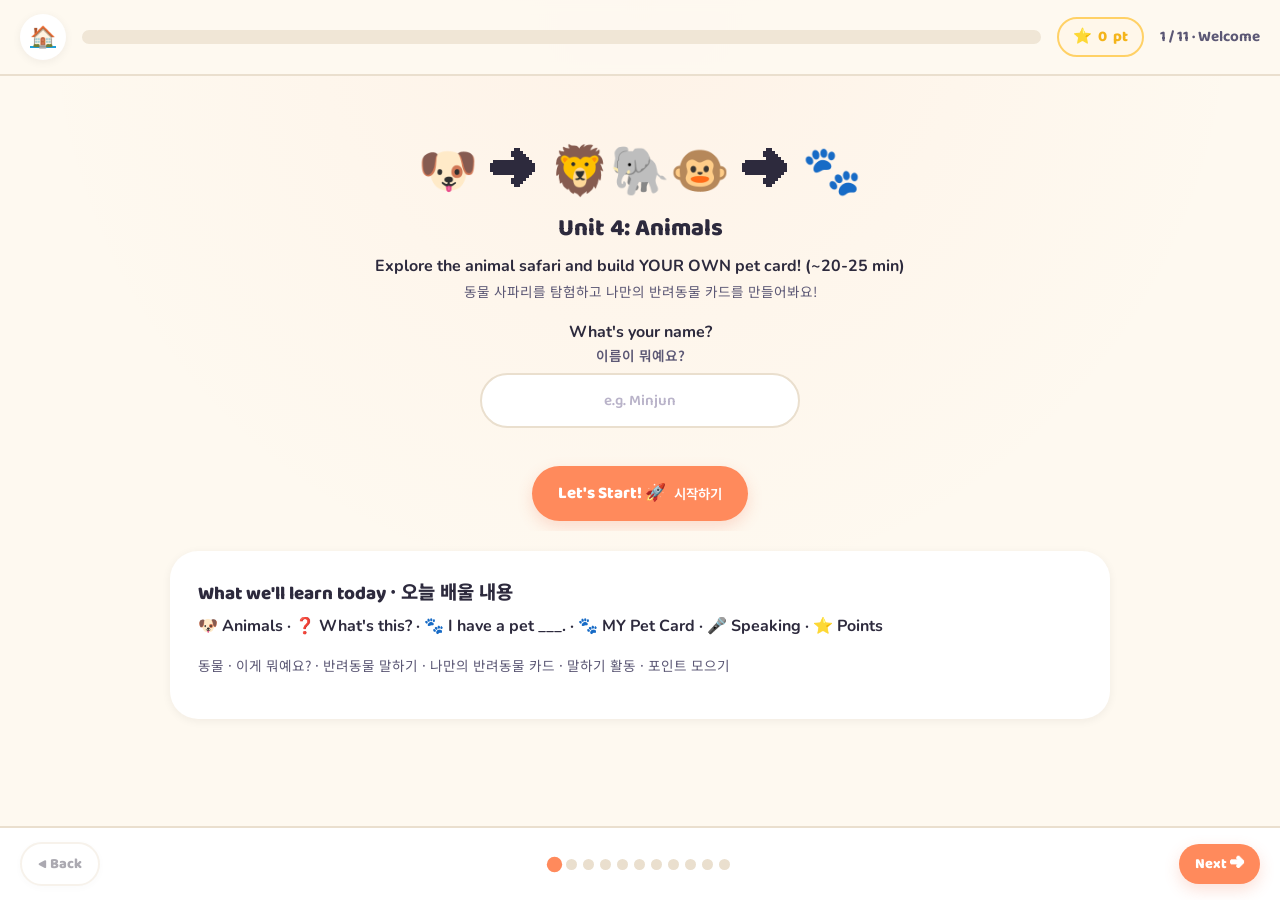
==== units/animals/index.html @ e8332670 "Add data-driven UnitBuilder engine and 8 new Beginner units (3-10) Hand-writing full HTML+JS per uni" ====
<!doctype html>
<html lang="ko">
<head>
<meta charset="UTF-8" />
<meta name="viewport" content="width=device-width, initial-scale=1.0" />
<title>Loading… | Interactive English Sessions</title>
<meta name="description" content="초급 학생을 위한 인터랙티브 영어 수업 (20-25분)" />
<link rel="stylesheet" href="../../assets/css/main.css" />
</head>
<body>

<header class="lesson-header">
  <a href="../../index.html" class="icon-btn" title="Home 홈으로">🏠</a>
  <div class="progress-track"><div class="progress-fill" id="progressFill"></div></div>
  <span class="points-chip" id="pointsChip">⭐ <span class="pt-num" id="pointsNum">0</span> pt</span>
  <div class="step-label" id="stepLabel">1 / 11</div>
</header>

<main class="lesson-main" id="lessonRoot"></main>

<nav class="lesson-nav">
  <button class="btn ghost small" id="prevBtn" type="button">◀ Back</button>
  <div class="dot-track" id="dotTrack"></div>
  <button class="btn small" id="nextBtn" type="button">Next ➜</button>
</nav>

<script src="../../assets/js/speech.js"></script>
<script src="../../assets/js/confetti.js"></script>
<script src="../../assets/js/sparkle.js"></script>
<script src="../../assets/js/scoreboard.js"></script>
<script src="../../assets/js/activities.js"></script>
<script src="../../assets/js/lesson-engine.js"></script>
<script src="../../assets/js/unit-builder.js"></script>
<script src="data.js"></script>
</body>
</html>
---- assets/css/main.css ----
/* ============================================================
   Interactive English Sessions — shared design system
   Kid-friendly, high-contrast, big click targets, playful motion.
   ============================================================ */

@import url('https://fonts.googleapis.com/css2?family=Baloo+2:wght@500;700;800&family=Noto+Sans+KR:wght@400;600;800&family=Nunito:wght@400;600;700;800&display=swap');

:root {
  --color-bg: #fef9f0;
  --color-bg-alt: #eef7ff;
  --color-ink: #2d2a3d;
  --color-ink-soft: #5c5875;

  --color-primary: #ff8a5c;
  --color-primary-dark: #f2623b;
  --color-secondary: #4fc3f7;
  --color-secondary-dark: #1f9fd8;
  --color-accent: #ffd166;
  --color-accent-dark: #f4b41a;
  --color-purple: #b294f7;
  --color-green: #6bcf9c;
  --color-pink: #ff8fb1;

  --color-card: #ffffff;
  --color-border: #eadfce;

  --shadow-soft: 0 2px 10px rgba(30, 24, 15, 0.06);
  --shadow-pop: 0 6px 16px rgba(242, 98, 59, 0.20);

  --radius-lg: 28px;
  --radius-md: 18px;
  --radius-sm: 12px;

  --font-display: 'Baloo 2', 'Noto Sans KR', sans-serif;
  --font-body: 'Nunito', 'Noto Sans KR', sans-serif;
}

* { box-sizing: border-box; }

html, body {
  margin: 0;
  padding: 0;
  background: var(--color-bg);
  color: var(--color-ink);
  font-family: var(--font-body);
  min-height: 100vh;
  scroll-behavior: smooth;
}

body {
  background-image: radial-gradient(circle at 50% 0%, rgba(255, 138, 92, 0.06) 0, transparent 55%);
}

h1, h2, h3, h4, .display {
  font-family: var(--font-display);
  font-weight: 800;
  color: var(--color-ink);
  line-height: 1.25;
  margin: 0 0 0.4em;
}

p { line-height: 1.6; margin: 0 0 1em; }

a { color: var(--color-secondary-dark); }

button {
  font-family: var(--font-body);
  cursor: pointer;
  border: none;
  outline-offset: 3px;
}

button:focus-visible, [tabindex]:focus-visible, a:focus-visible {
  outline: 3px solid var(--color-secondary-dark);
}

.kr { font-family: 'Noto Sans KR', sans-serif; }

/* ---------- layout shells ---------- */

.page-shell {
  max-width: 1080px;
  margin: 0 auto;
  padding: 24px 20px 80px;
}

.top-bar {
  display: flex;
  align-items: center;
  justify-content: space-between;
  gap: 12px;
  flex-wrap: wrap;
  margin-bottom: 28px;
}

.brand {
  display: flex;
  align-items: center;
  gap: 10px;
  font-family: var(--font-display);
  font-size: 1.3rem;
  font-weight: 800;
  color: var(--color-primary-dark);
  text-decoration: none;
}
.brand .logo-badge {
  display: inline-grid;
  place-items: center;
  width: 42px;
  height: 42px;
  border-radius: 14px;
  background: linear-gradient(135deg, var(--color-primary), var(--color-accent));
  font-size: 1.4rem;
  box-shadow: var(--shadow-soft);
}

/* ---------- generic buttons ---------- */

.btn {
  display: inline-flex;
  align-items: center;
  gap: 8px;
  font-weight: 800;
  font-family: var(--font-display);
  font-size: 1.05rem;
  padding: 14px 26px;
  border-radius: 999px;
  background: var(--color-primary);
  color: #fff;
  box-shadow: var(--shadow-pop);
  transition: transform 0.15s ease, box-shadow 0.15s ease, filter 0.15s ease;
  user-select: none;
}
.btn:hover { transform: translateY(-2px) scale(1.02); filter: brightness(1.04); }
.btn:active { transform: translateY(0) scale(0.97); }
.btn:disabled { opacity: 0.4; cursor: not-allowed; transform: none; box-shadow: none; }

.btn.secondary {
  background: var(--color-secondary);
  box-shadow: 0 14px 30px rgba(31, 159, 216, 0.28);
}
.btn.ghost {
  background: #fff;
  color: var(--color-ink);
  box-shadow: var(--shadow-soft);
  border: 2px solid var(--color-border);
}
.btn.success {
  background: var(--color-green);
  box-shadow: 0 14px 30px rgba(107, 207, 156, 0.35);
}
.btn.small { padding: 8px 16px; font-size: 0.9rem; }

.icon-btn {
  display: inline-grid;
  place-items: center;
  width: 46px;
  height: 46px;
  border-radius: 50%;
  background: #fff;
  box-shadow: var(--shadow-soft);
  font-size: 1.3rem;
  transition: transform 0.15s ease;
}
.icon-btn:hover { transform: scale(1.08); }
.icon-btn:active { transform: scale(0.94); }

/* ---------- cards ---------- */

.card {
  background: var(--color-card);
  border-radius: var(--radius-lg);
  box-shadow: var(--shadow-soft);
  padding: 28px;
}

.unit-card {
  display: block;
  text-decoration: none;
  color: inherit;
  background: var(--color-card);
  border-radius: var(--radius-lg);
  box-shadow: var(--shadow-soft);
  padding: 24px;
  border: 3px solid transparent;
  transition: transform 0.18s ease, border-color 0.18s ease, box-shadow 0.18s ease;
  position: relative;
  overflow: hidden;
}
.unit-card:hover {
  transform: translateY(-4px);
  border-color: var(--color-accent);
  box-shadow: var(--shadow-pop);
}
.unit-card .unit-emoji {
  font-size: 2.6rem;
  display: inline-block;
  margin-bottom: 10px;
}
.unit-card .unit-tags {
  display: flex;
  gap: 6px;
  flex-wrap: wrap;
  margin-top: 12px;
}
.tag {
  font-size: 0.78rem;
  font-weight: 700;
  padding: 4px 12px;
  border-radius: 999px;
  background: var(--color-bg-alt);
  color: var(--color-secondary-dark);
}
.tag.grammar { background: #fff0e3; color: var(--color-primary-dark); }
.tag.vocab { background: #eafbf1; color: #2e9e63; }
.tag.speak { background: #f4edff; color: #7a4de0; }

.unit-card.locked { opacity: 0.55; cursor: default; }
.unit-card.locked:hover { transform: none; border-color: transparent; box-shadow: var(--shadow-soft); }
.coming-soon-badge {
  position: absolute;
  top: 16px;
  right: -34px;
  transform: rotate(35deg);
  background: var(--color-purple);
  color: #fff;
  font-size: 0.7rem;
  font-weight: 800;
  padding: 4px 40px;
}

/* ---------- lesson shell ---------- */

.lesson-header {
  position: sticky;
  top: 0;
  z-index: 50;
  background: rgba(254, 249, 240, 0.92);
  backdrop-filter: blur(6px);
  padding: 14px 20px;
  border-bottom: 2px solid var(--color-border);
  display: flex;
  align-items: center;
  gap: 16px;
}

.progress-track {
  flex: 1;
  height: 14px;
  border-radius: 999px;
  background: #f0e6d6;
  overflow: hidden;
}
.progress-fill {
  height: 100%;
  border-radius: 999px;
  background: linear-gradient(90deg, var(--color-accent), var(--color-primary));
  transition: width 0.4s ease;
  width: 0%;
}

.step-label {
  font-family: var(--font-display);
  font-weight: 700;
  font-size: 0.95rem;
  color: var(--color-ink-soft);
  white-space: nowrap;
}

.lesson-main {
  max-width: 980px;
  margin: 0 auto;
  padding: 32px 20px 140px;
}

.screen { display: none; animation: fadeUp 0.35s ease; }
.screen.active { display: block; }

@keyframes fadeUp {
  from { opacity: 0; transform: translateY(14px); }
  to { opacity: 1; transform: translateY(0); }
}

.screen-kicker {
  display: inline-block;
  font-family: var(--font-display);
  font-weight: 700;
  font-size: 0.85rem;
  letter-spacing: 0.03em;
  color: var(--color-primary-dark);
  background: #fff0e3;
  padding: 6px 16px;
  border-radius: 999px;
  margin-bottom: 14px;
}

.instruction {
  background: var(--color-bg-alt);
  border-radius: var(--radius-md);
  padding: 14px 18px;
  margin-bottom: 26px;
  border-left: 6px solid var(--color-secondary);
}
.instruction .instr-en {
  display: block;
  font-weight: 700;
  color: var(--color-ink);
}
.instruction .instr-kr {
  display: block;
  font-weight: 600;
  color: var(--color-ink-soft);
  font-size: 0.85rem;
  margin-top: 4px;
}

/* ---------- shared per-unit chrome (welcome hero, patterns, check-in, examples) ---------- */

.example-row {
  display: flex;
  align-items: center;
  gap: 12px;
  background: #fff;
  border: 2px solid var(--color-border);
  border-radius: var(--radius-sm);
  padding: 14px 18px;
  margin-bottom: 12px;
}
.example-row .example-text { flex: 1; }
.example-row .en { font-family: var(--font-display); font-weight: 800; font-size: 1.15rem; }
.example-row .kr { color: var(--color-ink-soft); font-weight: 600; margin-top: 2px; }

.pattern-box {
  background: #fff7ea;
  border: 2px solid var(--color-accent);
  border-radius: var(--radius-md);
  padding: 18px 22px;
  margin-bottom: 20px;
  text-align: center;
}
.pattern-box .pattern-en { font-family: var(--font-display); font-weight: 800; font-size: 1.5rem; color: var(--color-primary-dark); }
.pattern-box .pattern-kr { color: var(--color-ink-soft); font-weight: 700; margin-top: 6px; font-size: 0.9rem; }

.checkin-grid { display: grid; grid-template-columns: repeat(auto-fit, minmax(120px, 1fr)); gap: 14px; }
.checkin-btn {
  background: #fff; border: 2px solid var(--color-border); border-radius: var(--radius-md);
  padding: 18px 10px; text-align: center; font-size: 2.4rem; box-shadow: var(--shadow-soft);
  transition: transform 0.15s ease, border-color 0.15s ease;
}
.checkin-btn:hover { transform: translateY(-3px); border-color: var(--color-accent-dark); }
.checkin-btn.picked { border-color: var(--color-primary); background: #fff0e3; }
.checkin-btn .label-en { display: block; font-family: var(--font-display); font-weight: 700; font-size: 0.95rem; margin-top: 6px; }
.checkin-btn .label { display: block; font-weight: 600; font-size: 0.78rem; color: var(--color-ink-soft); margin-top: 2px; }

.welcome-hero { position: relative; overflow: hidden; text-align: center; padding: 30px 10px 10px; border-radius: var(--radius-lg); }
.welcome-hero .emoji-row { font-size: 3rem; margin-bottom: 10px; }

.subtitle-en { display: block; font-weight: 700; color: var(--color-ink); }
.subtitle-kr { display: block; color: var(--color-ink-soft); font-size: 0.85rem; margin-top: 2px; }
.learn-list-en { font-weight: 700; }
.learn-list-kr { color: var(--color-ink-soft); font-size: 0.85rem; margin-top: 4px; }

.phase-label { font-weight: 800; font-family: var(--font-display); color: var(--color-purple); margin: 18px 0 8px; }
.phase-label .kr { display: block; font-weight: 600; font-size: 0.8rem; color: var(--color-ink-soft); margin-top: 2px; }

.lesson-nav {
  position: fixed;
  left: 0; right: 0; bottom: 0;
  background: #fff;
  border-top: 2px solid var(--color-border);
  padding: 14px 20px;
  display: flex;
  justify-content: space-between;
  align-items: center;
  gap: 12px;
  z-index: 40;
}
.dot-track {
  display: flex;
  gap: 6px;
  flex-wrap: wrap;
  justify-content: center;
  max-width: 50vw;
}
.dot {
  width: 11px; height: 11px;
  border-radius: 50%;
  background: var(--color-border);
  cursor: pointer;
  border: none;
  padding: 0;
  transition: transform 0.15s ease, background 0.15s ease;
}
.dot.done { background: var(--color-green); }
.dot.current { background: var(--color-primary); transform: scale(1.4); }

/* ---------- flashcards ---------- */

.flash-grid {
  display: grid;
  grid-template-columns: repeat(auto-fit, minmax(160px, 1fr));
  gap: 18px;
  margin-bottom: 10px;
}

.flashcard {
  perspective: 1000px;
  height: 190px;
  cursor: pointer;
}
.flashcard-inner {
  position: relative;
  width: 100%; height: 100%;
  transition: transform 0.5s cubic-bezier(.2,.8,.2,1);
  transform-style: preserve-3d;
}
.flashcard.flipped .flashcard-inner { transform: rotateY(180deg); }
.flash-face {
  position: absolute; inset: 0;
  border-radius: var(--radius-md);
  display: flex;
  flex-direction: column;
  align-items: center;
  justify-content: center;
  backface-visibility: hidden;
  box-shadow: var(--shadow-soft);
  padding: 12px;
  text-align: center;
}
.flash-front { background: #fff; border: 3px solid var(--color-border); }
.flash-front .emoji { font-size: 3rem; margin-bottom: 6px; }
.flash-front .word-en { font-family: var(--font-display); font-weight: 800; font-size: 1.15rem; }
.flash-front .word-kr {
  font-family: 'Noto Sans KR', sans-serif;
  font-weight: 700;
  font-size: 0.95rem;
  color: var(--color-ink-soft);
  margin-top: 2px;
}
.flash-back {
  background: linear-gradient(135deg, var(--color-secondary), #7fd6ff);
  color: #fff;
  transform: rotateY(180deg);
}
.flash-back .example-en { font-size: 1.05rem; font-weight: 800; margin-bottom: 6px; }
.flash-back .example-kr { font-size: 0.85rem; opacity: 0.92; font-family: 'Noto Sans KR', sans-serif; }
.flash-back .hint { font-size: 0.72rem; opacity: 0.85; margin-top: 8px; }
.speak-chip {
  margin-top: 8px;
  font-size: 0.78rem;
  background: rgba(255,255,255,0.25);
  padding: 4px 10px;
  border-radius: 999px;
}

/* ---------- choice / quiz grid ---------- */

.choice-grid {
  display: grid;
  grid-template-columns: repeat(auto-fit, minmax(150px, 1fr));
  gap: 16px;
}

.choice-btn {
  background: #fff;
  border: 3px solid var(--color-border);
  border-radius: var(--radius-md);
  padding: 20px 14px;
  text-align: center;
  font-size: 1.4rem;
  box-shadow: var(--shadow-soft);
  transition: transform 0.15s ease, border-color 0.15s ease;
}
.choice-btn .choice-label {
  display: block;
  margin-top: 8px;
  font-family: var(--font-display);
  font-weight: 700;
  font-size: 1rem;
}
.choice-btn:hover { transform: translateY(-3px); border-color: var(--color-secondary); }
.choice-btn.correct { border-color: var(--color-green); background: #eafbf1; animation: pop 0.3s ease; }
.choice-btn.wrong { border-color: #f26b6b; background: #fdecec; animation: shake 0.4s ease; }
.choice-btn:disabled { cursor: default; }

@keyframes pop { 0% { transform: scale(1); } 50% { transform: scale(1.08); } 100% { transform: scale(1); } }
@keyframes shake { 0%,100% { transform: translateX(0); } 25% { transform: translateX(-6px); } 75% { transform: translateX(6px); } }

.feedback-banner {
  margin-top: 18px;
  padding: 14px 18px;
  border-radius: var(--radius-sm);
  font-weight: 800;
  font-family: var(--font-display);
  display: none;
}
.feedback-banner.show { display: block; animation: fadeUp 0.3s ease; }
.feedback-banner.good { background: #eafbf1; color: #2e9e63; }
.feedback-banner.bad { background: #fdecec; color: #d9534f; }

/* ---------- sentence builder ---------- */

.sentence-target {
  min-height: 74px;
  border: 3px dashed var(--color-border);
  border-radius: var(--radius-md);
  display: flex;
  flex-wrap: wrap;
  gap: 10px;
  align-items: center;
  padding: 14px;
  margin-bottom: 20px;
  background: #fffef9;
}
.sentence-bank {
  display: flex;
  flex-wrap: wrap;
  gap: 10px;
}
.word-tile {
  background: var(--color-accent);
  color: var(--color-ink);
  font-family: var(--font-display);
  font-weight: 700;
  padding: 12px 18px;
  border-radius: 12px;
  box-shadow: var(--shadow-soft);
  transition: transform 0.12s ease, opacity 0.12s ease;
}
.word-tile:hover { transform: translateY(-2px); }
.word-tile.placed { background: var(--color-secondary); color: #fff; }
.word-tile.used { opacity: 0; transform: scale(0.5); pointer-events: none; transition: opacity 0.2s ease, transform 0.2s ease; }
.word-tile.wrong-shake { background: #fdecec; animation: shake 0.4s ease; }
.word-tile.hint-pulse { animation: hintPulse 0.9s ease; box-shadow: 0 0 0 4px rgba(255, 209, 102, 0.65); }

@keyframes hintPulse {
  0%, 100% { transform: scale(1); }
  50% { transform: scale(1.14); }
}

.sentence-slots {
  display: flex;
  flex-wrap: wrap;
  gap: 10px;
  justify-content: center;
  min-height: 56px;
  margin-bottom: 18px;
}
.slot {
  min-width: 56px;
  padding: 10px 14px;
  border-bottom: 3px solid var(--color-border);
  font-family: var(--font-display);
  font-weight: 800;
  font-size: 1.15rem;
  text-align: center;
  color: var(--color-ink);
  transition: border-color 0.2s ease;
}
.slot.filled { border-bottom-color: var(--color-green); animation: pop 0.3s ease; }

.streak-badge {
  font-family: var(--font-display);
  font-weight: 800;
  color: var(--color-primary-dark);
  font-size: 0.9rem;
}

/* ---------- mystery box speaking activity ---------- */

.mystery-grid {
  display: grid;
  grid-template-columns: repeat(auto-fit, minmax(130px, 1fr));
  gap: 16px;
  margin-bottom: 20px;
}
.mystery-box {
  aspect-ratio: 1;
  border-radius: var(--radius-md);
  background: linear-gradient(135deg, var(--color-purple), #8f6de8);
  color: #fff;
  display: flex;
  align-items: center;
  justify-content: center;
  font-size: 2.4rem;
  box-shadow: var(--shadow-soft);
  transition: transform 0.15s ease;
  position: relative;
}
.mystery-box:hover { transform: translateY(-3px) rotate(-1deg); }
.mystery-box.opened {
  background: #fff;
  border: 3px solid var(--color-accent-dark);
  flex-direction: column;
  color: var(--color-ink);
  font-size: 2.2rem;
  gap: 4px;
}
.mystery-box.opened .mystery-sentence {
  font-size: 0.72rem;
  font-family: 'Noto Sans KR', sans-serif;
  font-weight: 700;
  color: var(--color-ink-soft);
}
.mystery-box.done::after {
  content: '✔';
  position: absolute;
  top: 6px; right: 8px;
  background: var(--color-green);
  color: #fff;
  width: 22px; height: 22px;
  border-radius: 50%;
  font-size: 0.8rem;
  display: flex; align-items: center; justify-content: center;
}

/* ---------- speaking prompt card (interview) ---------- */

.prompt-card {
  background: linear-gradient(135deg, #fff, #fff7ea);
  border: 3px solid var(--color-accent);
  border-radius: var(--radius-lg);
  padding: 34px 28px;
  text-align: center;
  box-shadow: var(--shadow-soft);
  margin-bottom: 20px;
}
.prompt-card .prompt-en {
  font-family: var(--font-display);
  font-size: 1.5rem;
  font-weight: 800;
  margin-bottom: 8px;
}
.prompt-card .prompt-kr {
  color: var(--color-ink-soft);
  font-weight: 600;
}

/* ---------- score / results ---------- */

.score-hero {
  position: relative;
  text-align: center;
  padding: 40px 20px;
  overflow: hidden;
}
.score-hero .big-emoji { font-size: 4.5rem; display: block; margin-bottom: 10px; }
.score-hero .score-num {
  font-family: var(--font-display);
  font-size: 3rem;
  font-weight: 800;
  color: var(--color-primary-dark);
}
.stars { font-size: 2rem; letter-spacing: 6px; margin: 10px 0 20px; }

/* ---------- misc ---------- */

.speaker-btn {
  background: var(--color-secondary);
  color: #fff;
  border-radius: 50%;
  width: 40px; height: 40px;
  display: inline-grid;
  place-items: center;
  font-size: 1.1rem;
  box-shadow: 0 6px 14px rgba(31,159,216,0.35);
}
.speaker-btn:active { transform: scale(0.9); }

.center { text-align: center; }
.muted { color: var(--color-ink-soft); }
.spacer { height: 20px; }
.row { display: flex; gap: 12px; align-items: center; flex-wrap: wrap; }
.row.between { justify-content: space-between; }

footer.site-footer {
  text-align: center;
  color: var(--color-ink-soft);
  font-size: 0.85rem;
  padding: 40px 20px 10px;
}

/* ---------- name input ---------- */

.name-field-wrap {
  display: flex;
  flex-direction: column;
  align-items: center;
  gap: 8px;
  margin: 18px 0;
}
.name-field-wrap label {
  font-weight: 700;
  color: var(--color-ink);
}
.name-field-wrap label .kr {
  display: block;
  font-weight: 600;
  font-size: 0.85rem;
  color: var(--color-ink-soft);
  margin-top: 2px;
}
.name-field {
  display: flex;
  gap: 10px;
  justify-content: center;
  flex-wrap: wrap;
  width: 100%;
}
.name-field input {
  font-family: var(--font-display);
  font-weight: 700;
  font-size: 1.05rem;
  padding: 12px 20px;
  border-radius: 999px;
  border: 2px solid var(--color-border);
  background: #fff;
  color: var(--color-ink);
  width: 100%;
  max-width: 320px;
  text-align: center;
}
.name-field input:focus { outline: none; border-color: var(--color-secondary); }
.name-field input::placeholder { font-size: 0.95rem; font-weight: 600; color: #b9b3c9; }

/* ---------- points chip ---------- */

.points-chip {
  display: inline-flex;
  align-items: center;
  gap: 6px;
  font-family: var(--font-display);
  font-weight: 800;
  font-size: 0.95rem;
  background: #fff7ea;
  border: 2px solid var(--color-accent);
  color: var(--color-accent-dark);
  padding: 6px 14px;
  border-radius: 999px;
  white-space: nowrap;
}
.points-chip .pt-num { transition: transform 0.2s ease; display: inline-block; }
.points-chip.bump .pt-num { animation: pop 0.35s ease; }

.time-badge {
  display: inline-flex;
  align-items: center;
  gap: 4px;
  font-size: 0.78rem;
  font-weight: 700;
  color: var(--color-ink-soft);
  background: var(--color-bg-alt);
  padding: 4px 10px;
  border-radius: 999px;
  margin-left: 8px;
  vertical-align: middle;
}

/* ---------- question & answer pairing ---------- */

.qa-pair {
  display: grid;
  grid-template-columns: 1fr auto 1fr;
  gap: 14px;
  align-items: center;
  background: #fff;
  border: 2px solid var(--color-border);
  border-radius: var(--radius-md);
  padding: 16px 18px;
  margin-bottom: 14px;
}
.qa-pair .qa-arrow { font-size: 1.4rem; color: var(--color-ink-soft); }
.qa-block { display: flex; align-items: flex-start; gap: 10px; }
.qa-block .qa-tag {
  flex-shrink: 0;
  font-size: 0.7rem;
  font-weight: 800;
  font-family: var(--font-display);
  padding: 3px 9px;
  border-radius: 999px;
  margin-top: 2px;
}
.qa-block.question .qa-tag { background: #f4edff; color: #7a4de0; }
.qa-block.answer .qa-tag { background: #eafbf1; color: #2e9e63; }
.qa-block .qa-en { font-family: var(--font-display); font-weight: 800; font-size: 1.05rem; }
.qa-block .qa-kr { color: var(--color-ink-soft); font-weight: 600; font-size: 0.88rem; margin-top: 2px; }

@media (max-width: 640px) {
  .qa-pair { grid-template-columns: 1fr; }
  .qa-pair .qa-arrow { display: none; }
}

.answer-hint {
  display: inline-block;
  margin-top: 10px;
  font-size: 0.88rem;
  font-weight: 700;
  color: var(--color-secondary-dark);
  background: var(--color-bg-alt);
  padding: 5px 12px;
  border-radius: 999px;
}

/* ---------- leaderboard ---------- */

.leaderboard {
  margin-top: 22px;
  text-align: left;
}
.leaderboard-row {
  display: flex;
  align-items: center;
  gap: 12px;
  padding: 10px 14px;
  border-radius: var(--radius-sm);
  background: #fff;
  border: 2px solid var(--color-border);
  margin-bottom: 8px;
}
.leaderboard-row.me { border-color: var(--color-primary); background: #fff0e3; }
.leaderboard-row .rank { font-family: var(--font-display); font-weight: 800; width: 28px; text-align: center; color: var(--color-ink-soft); }
.leaderboard-row .lb-name { flex: 1; font-weight: 700; }
.leaderboard-row .lb-points { font-family: var(--font-display); font-weight: 800; color: var(--color-primary-dark); }
.compare-line {
  text-align: center;
  font-weight: 700;
  font-family: 'Noto Sans KR', sans-serif;
  background: var(--color-bg-alt);
  border-radius: var(--radius-sm);
  padding: 12px 16px;
  margin: 16px 0;
}

/* ---------- sparkle burst (JS-triggered, assets/js/sparkle.js) ---------- */

.sparkle-particle {
  position: fixed;
  width: 8px;
  height: 8px;
  border-radius: 50%;
  pointer-events: none;
  z-index: 1000;
  box-shadow: 0 0 6px rgba(255, 255, 255, 0.85);
  animation: sparkleFly 0.7s ease-out forwards;
  transform: translate(-50%, -50%);
}

@keyframes sparkleFly {
  0% { transform: translate(-50%, -50%) scale(1); opacity: 1; }
  100% { transform: translate(calc(-50% + var(--dx)), calc(-50% + var(--dy))) scale(0); opacity: 0; }
}

/* ---------- ambient floating bubbles (decorative, welcome/finish only) ---------- */

.bubble-field {
  position: absolute;
  inset: 0;
  overflow: hidden;
  pointer-events: none;
  z-index: 0;
  border-radius: inherit;
}
.bubble-field .bubble {
  position: absolute;
  bottom: -60px;
  border-radius: 50%;
  background: radial-gradient(circle at 30% 30%, rgba(255, 255, 255, 0.95), rgba(79, 195, 247, 0.2));
  opacity: 0;
  animation: floatUp 10s ease-in infinite;
}
.hero-content { position: relative; z-index: 1; }

@keyframes floatUp {
  0% { transform: translateY(0) scale(1); opacity: 0; }
  8% { opacity: 0.55; }
  90% { opacity: 0.35; }
  100% { transform: translateY(-540px) scale(1.25); opacity: 0; }
}

/* ---------- My Introduction capstone card ---------- */

.intro-picker-group { margin-bottom: 22px; }
.intro-picker-label {
  font-family: var(--font-display);
  font-weight: 800;
  margin-bottom: 10px;
}
.intro-picker-label .kr { display: block; font-weight: 600; font-size: 0.8rem; color: var(--color-ink-soft); margin-top: 2px; }
.intro-chip-grid {
  display: grid;
  grid-template-columns: repeat(auto-fit, minmax(74px, 1fr));
  gap: 10px;
}
.intro-chip {
  background: #fff;
  border: 2px solid var(--color-border);
  border-radius: var(--radius-md);
  padding: 12px 8px;
  text-align: center;
  font-size: 1.6rem;
  box-shadow: var(--shadow-soft);
  transition: transform 0.15s ease, border-color 0.15s ease;
}
.intro-chip:hover { transform: translateY(-2px); }
.intro-chip.picked { border-color: var(--color-primary); background: #fff0e3; transform: translateY(-2px) scale(1.04); }
.intro-chip .chip-label { display: block; font-family: var(--font-display); font-weight: 700; font-size: 0.72rem; margin-top: 4px; }

.intro-card {
  position: relative;
  overflow: hidden;
  background: linear-gradient(150deg, #fff 0%, #fff7ea 60%, #ffeee0 100%);
  border: 3px solid var(--color-accent);
  border-radius: var(--radius-lg);
  padding: 30px 26px;
  text-align: center;
  box-shadow: var(--shadow-pop);
  margin: 22px 0;
  transition: box-shadow 0.3s ease, border-color 0.3s ease;
}
.intro-card.complete {
  border-color: var(--color-primary);
  box-shadow: 0 10px 34px rgba(242, 98, 59, 0.28);
}
.intro-card .intro-card-kicker {
  font-family: var(--font-display);
  font-weight: 800;
  font-size: 0.78rem;
  letter-spacing: 0.04em;
  color: var(--color-primary-dark);
  margin-bottom: 10px;
}
.intro-card .intro-sentence {
  font-family: var(--font-display);
  font-weight: 800;
  font-size: 1.35rem;
  line-height: 1.5;
  color: var(--color-ink);
}
.intro-card .intro-sentence .blank { color: var(--color-border); }
.intro-card .intro-sentence-kr {
  margin-top: 10px;
  color: var(--color-ink-soft);
  font-weight: 600;
  font-size: 0.9rem;
}

@media (max-width: 600px) {
  .lesson-main { padding-bottom: 160px; }
  .dot-track { max-width: 100%; order: 3; width: 100%; }
  .lesson-nav { flex-wrap: wrap; }
}
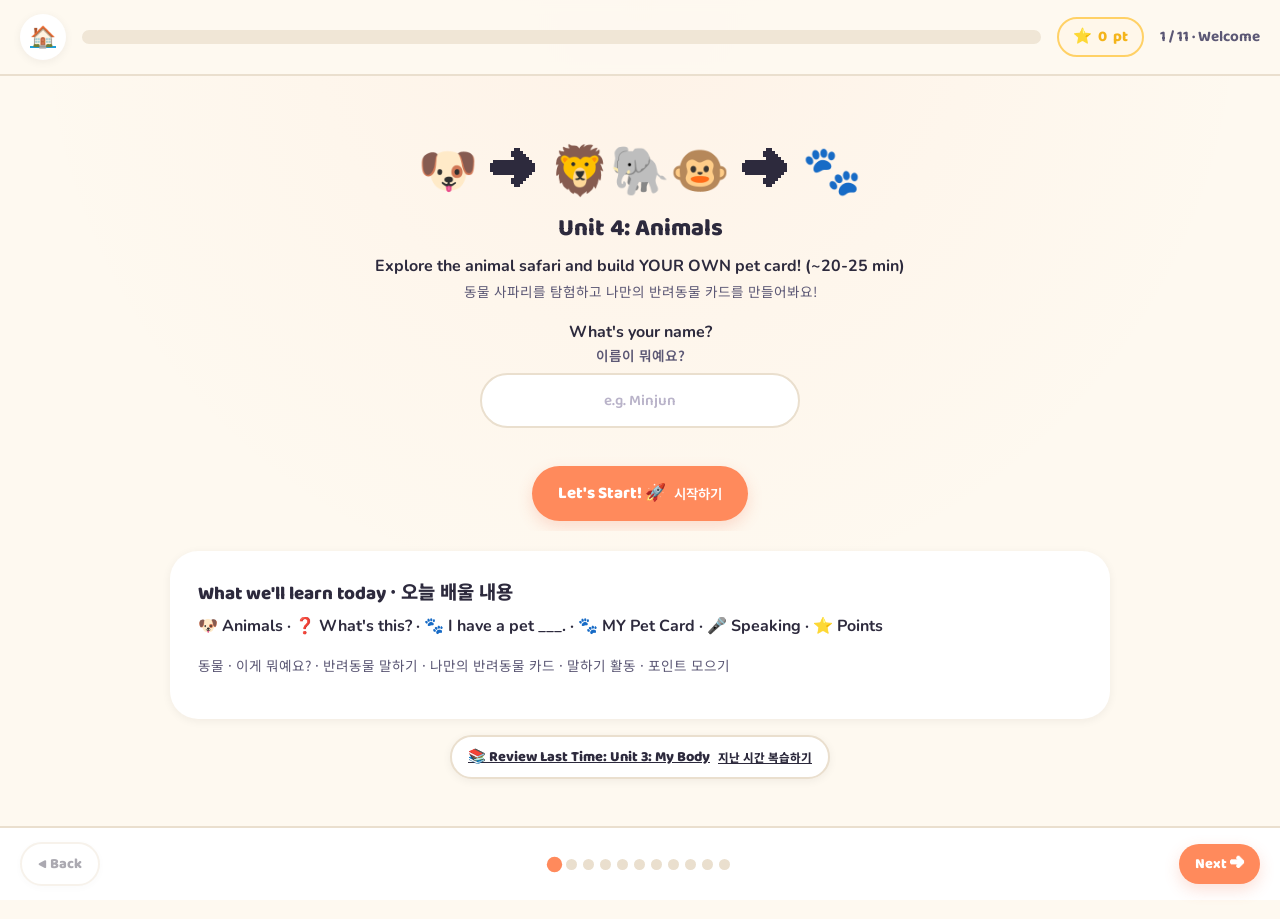
==== commit 3fec50b2: "Add speech-recognition self-check and unit completion badges Speaking activities no longer rely on t" ====
--- a/units/animals/index.html
+++ b/units/animals/index.html
@@ -25,8 +25,10 @@
 </nav>
 
 <script src="../../assets/js/speech.js"></script>
+<script src="../../assets/js/speech-recognition.js"></script>
 <script src="../../assets/js/confetti.js"></script>
 <script src="../../assets/js/sparkle.js"></script>
+<script src="../../assets/js/icons.js"></script>
 <script src="../../assets/js/scoreboard.js"></script>
 <script src="../../assets/js/activities.js"></script>
 <script src="../../assets/js/lesson-engine.js"></script>
--- a/assets/css/main.css
+++ b/assets/css/main.css
@@ -214,6 +214,56 @@
 .tag.grammar { background: #fff0e3; color: var(--color-primary-dark); }
 .tag.vocab { background: #eafbf1; color: #2e9e63; }
 .tag.speak { background: #f4edff; color: #7a4de0; }
+
+.unit-card-wrap { position: relative; }
+.jp-mini-link {
+  position: absolute;
+  top: 14px;
+  right: 14px;
+  z-index: 2;
+  display: inline-grid;
+  place-items: center;
+  width: 38px;
+  height: 38px;
+  border-radius: 50%;
+  background: #fff;
+  box-shadow: var(--shadow-soft);
+  font-size: 1.1rem;
+  text-decoration: none;
+  transition: transform 0.15s ease;
+}
+.jp-mini-link:hover { transform: scale(1.12) rotate(-6deg); }
+
+.unit-card.completed { border-color: var(--color-green); }
+.unit-done-badge {
+  position: absolute;
+  top: 14px;
+  right: 60px;
+  z-index: 2;
+  display: inline-grid;
+  place-items: center;
+  width: 38px;
+  height: 38px;
+  border-radius: 50%;
+  background: #eafbf1;
+  box-shadow: var(--shadow-soft);
+  font-size: 1.05rem;
+  pointer-events: none;
+}
+
+.progress-summary {
+  display: none;
+  margin: 0 0 18px;
+  padding: 14px 20px;
+  border-radius: var(--radius-md);
+  background: #eafbf1;
+  color: #2e9e63;
+  font-family: var(--font-display);
+  font-weight: 700;
+  text-align: center;
+}
+.progress-summary.show { display: block; }
+.progress-summary .kr { font-size: 0.85rem; font-weight: 600; color: var(--color-ink-soft); }
 
 .unit-card.locked { opacity: 0.55; cursor: default; }
 .unit-card.locked:hover { transform: none; border-color: transparent; box-shadow: var(--shadow-soft); }
@@ -831,6 +881,20 @@
   margin: 16px 0;
 }
 
+/* ---------- MDI icon badge (fallback for words with no good emoji) ---------- */
+
+.mdi-icon-badge {
+  display: inline-flex;
+  align-items: center;
+  justify-content: center;
+  color: var(--color-primary-dark);
+  vertical-align: middle;
+}
+.mdi-icon-badge svg { display: block; }
+.choice-btn .mdi-icon-badge,
+.checkin-btn .mdi-icon-badge,
+.intro-chip .mdi-icon-badge { color: var(--color-secondary-dark); }
+
 /* ---------- sparkle burst (JS-triggered, assets/js/sparkle.js) ---------- */
 
 .sparkle-particle {
@@ -949,3 +1013,122 @@
   .dot-track { max-width: 100%; order: 3; width: 100%; }
   .lesson-nav { flex-wrap: wrap; }
 }
+
+/* ---------- Jeopardy review game ---------- */
+
+.jp-header-title {
+  flex: 1;
+  font-family: var(--font-display);
+  font-weight: 800;
+  line-height: 1.25;
+}
+.jp-header-title #boardTitleKr { font-weight: 600; font-size: 0.8rem; }
+
+.jp-grid {
+  display: grid;
+  grid-template-columns: repeat(var(--jp-cols, 4), 1fr);
+  gap: 8px;
+  margin-top: 20px;
+}
+.jp-cat {
+  background: var(--color-primary);
+  color: #fff;
+  border-radius: var(--radius-sm);
+  padding: 10px 6px;
+  text-align: center;
+  box-shadow: var(--shadow-soft);
+}
+.jp-cat-en { font-family: var(--font-display); font-weight: 800; font-size: 0.92rem; }
+.jp-cat-kr { font-size: 0.72rem; opacity: 0.9; margin-top: 2px; }
+
+.jp-cell {
+  aspect-ratio: 4 / 3;
+  border-radius: var(--radius-sm);
+  background: linear-gradient(135deg, var(--color-secondary), var(--color-secondary-dark));
+  color: #fff;
+  font-family: var(--font-display);
+  font-weight: 800;
+  font-size: 1.4rem;
+  box-shadow: var(--shadow-pop);
+  transition: transform 0.15s ease, filter 0.15s ease;
+}
+.jp-cell:hover:not(:disabled) { transform: translateY(-3px) scale(1.03); filter: brightness(1.06); }
+.jp-cell:active:not(:disabled) { transform: translateY(0) scale(0.96); }
+.jp-cell.used {
+  background: #f0e6d6;
+  color: var(--color-ink-soft);
+  box-shadow: none;
+  font-size: 1.6rem;
+}
+.jp-cell.empty { visibility: hidden; }
+
+.jp-overlay {
+  display: none;
+  position: fixed;
+  inset: 0;
+  background: rgba(45, 42, 61, 0.6);
+  z-index: 200;
+  align-items: center;
+  justify-content: center;
+  padding: 20px;
+}
+.jp-overlay.show { display: flex; }
+.jp-modal {
+  position: relative;
+  max-width: 520px;
+  width: 100%;
+  text-align: center;
+  animation: fadeUp 0.3s ease;
+}
+.jp-modal .row { justify-content: center; }
+.jp-close {
+  position: absolute;
+  top: -12px;
+  right: -12px;
+}
+.jp-emoji { font-size: 3.2rem; margin-bottom: 6px; }
+.jp-clue-en {
+  font-family: var(--font-display);
+  font-weight: 800;
+  font-size: 1.3rem;
+  line-height: 1.4;
+}
+.jp-clue-kr { margin-top: 8px; color: var(--color-ink-soft); font-size: 0.9rem; }
+
+.jp-answer-wrap {
+  display: none;
+  margin-top: 20px;
+  padding: 16px;
+  background: #eafbf1;
+  border-radius: var(--radius-md);
+}
+.jp-answer-wrap.show { display: block; animation: fadeUp 0.3s ease; }
+.jp-answer-label {
+  font-family: var(--font-display);
+  font-weight: 800;
+  font-size: 0.8rem;
+  color: #2e9e63;
+  margin-bottom: 6px;
+}
+.jp-answer-en { font-family: var(--font-display); font-weight: 800; font-size: 1.15rem; color: var(--color-ink); }
+.jp-answer-kr { margin-top: 4px; color: var(--color-ink-soft); font-size: 0.85rem; }
+
+@media (max-width: 600px) {
+  .jp-cat-en { font-size: 0.78rem; }
+  .jp-cat-kr { display: none; }
+  .jp-cell { font-size: 1.1rem; }
+}
+
+/* ---------- speak-check widget (mic-based self-verification) ---------- */
+
+.speak-check { margin-top: 14px; text-align: center; }
+.speak-check-status {
+  margin-top: 10px;
+  min-height: 1.4em;
+  font-weight: 700;
+  font-size: 0.9rem;
+  color: var(--color-ink-soft);
+}
+.speak-check-pass { color: #2e9e63; font-family: var(--font-display); font-weight: 800; }
+.speak-check-fail { color: #c9762f; }
+.speak-check.passed { animation: fadeUp 0.3s ease; }
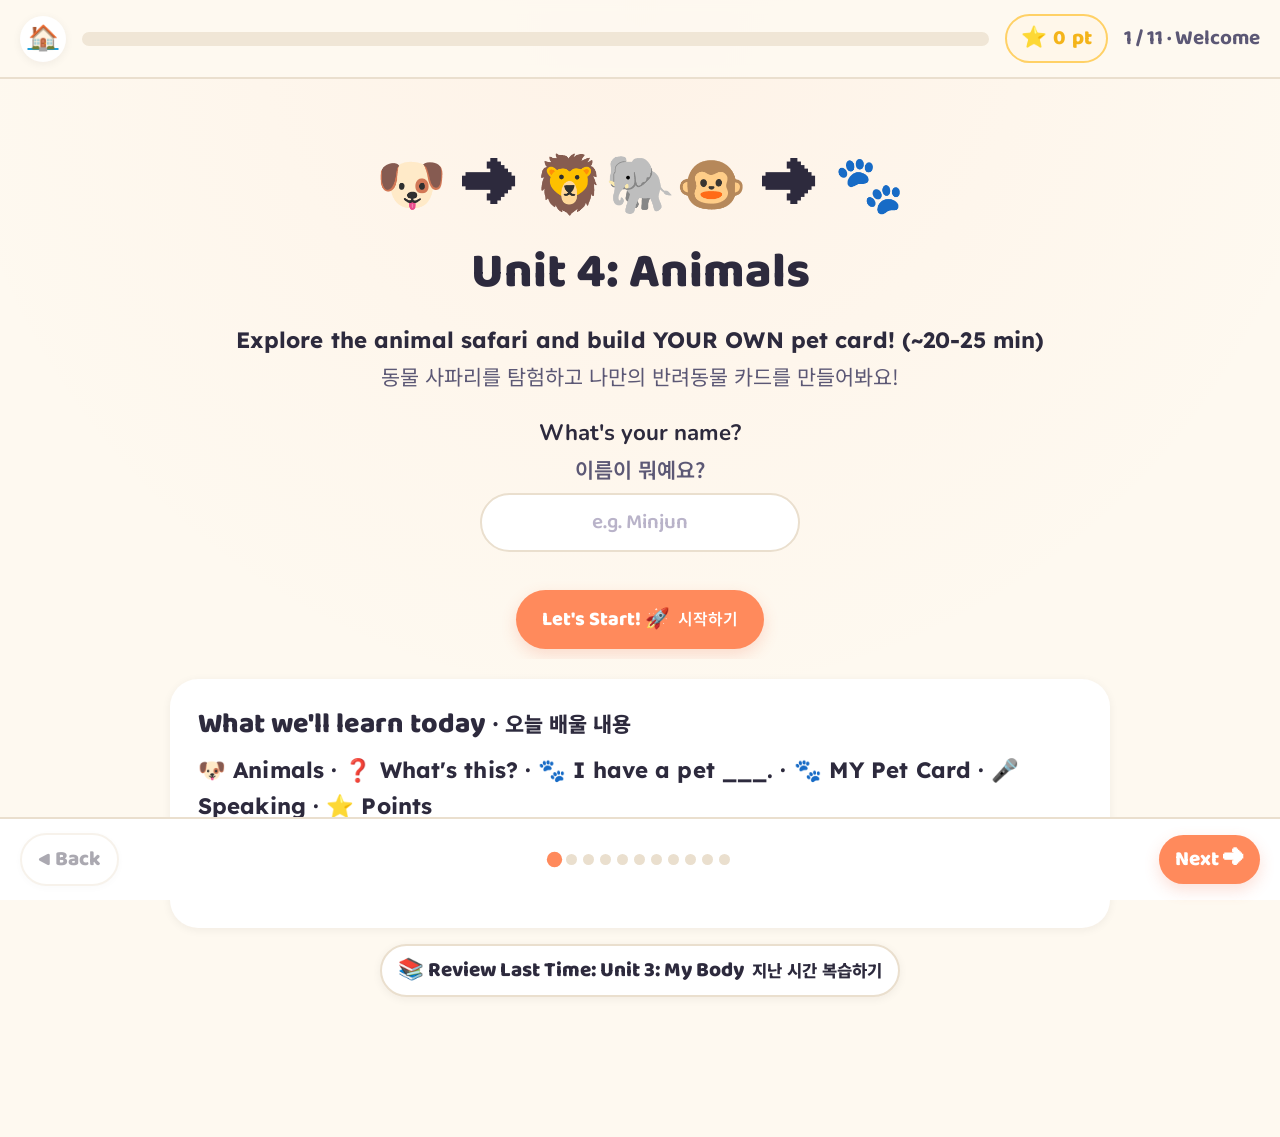
==== commit 6508b566: "Fly into a unit when its map pin is tapped, and make every tap react Two interaction changes.  The m" ====
--- a/units/animals/index.html
+++ b/units/animals/index.html
@@ -34,5 +34,6 @@
 <script src="../../assets/js/lesson-engine.js"></script>
 <script src="../../assets/js/unit-builder.js"></script>
 <script src="data.js"></script>
+<script src="../../assets/js/tap-feedback.js"></script>
 </body>
 </html>
--- a/assets/css/main.css
+++ b/assets/css/main.css
@@ -3,7 +3,7 @@
    Kid-friendly, high-contrast, big click targets, playful motion.
    ============================================================ */
 
-@import url('https://fonts.googleapis.com/css2?family=Baloo+2:wght@500;700;800&family=Noto+Sans+KR:wght@400;600;800&family=Nunito:wght@400;600;700;800&display=swap');
+@import url('https://fonts.googleapis.com/css2?family=Baloo+2:wght@500;700;800&family=Lexend:wght@400;500;600;700&family=Noto+Sans+KR:wght@400;600;800&family=Nunito:wght@400;600;700;800&display=swap');
 
 :root {
   --color-bg: #fef9f0;
@@ -31,8 +31,37 @@
   --radius-md: 18px;
   --radius-sm: 12px;
 
+  /* ---------- typography ----------
+     Three fonts, three jobs, so a student can tell at a glance what
+     kind of text they are looking at:
+
+       --font-display  titles and headings. Rounded and playful.
+       --font-read     the ENGLISH they are meant to read and say out
+                       loud. Lexend is designed to raise reading
+                       proficiency in children, so it carries the text
+                       that matters most.
+       --font-kr       the Korean gloss. A different face entirely, so
+                       it never gets mistaken for the English line.
+     */
   --font-display: 'Baloo 2', 'Noto Sans KR', sans-serif;
+  --font-read: 'Lexend', 'Noto Sans KR', sans-serif;
   --font-body: 'Nunito', 'Noto Sans KR', sans-serif;
+  --font-kr: 'Noto Sans KR', sans-serif;
+
+  /* Fluid scale. Every size grows with the viewport, and the floor of
+     each clamp is the smallest we allow — a student reported the old
+     text (down to 10px) was unreadable, so nothing here bottoms out
+     below ~14px. */
+  --fs-hero:    clamp(1.75rem, 1.30rem + 2.1vw, 2.60rem);
+  --fs-title:   clamp(1.40rem, 1.15rem + 1.2vw, 1.90rem);
+  --fs-heading: clamp(1.20rem, 1.05rem + 0.7vw, 1.50rem);
+  /* the English line the student reads aloud — deliberately the
+     largest body text on the page */
+  --fs-read:    clamp(1.25rem, 1.08rem + 0.8vw, 1.60rem);
+  --fs-body:    clamp(1.05rem, 1.00rem + 0.3vw, 1.18rem);
+  --fs-kr:      clamp(0.98rem, 0.94rem + 0.25vw, 1.10rem);
+  --fs-label:   clamp(0.92rem, 0.88rem + 0.2vw, 1.02rem);
+  --fs-min:     clamp(0.88rem, 0.86rem + 0.15vw, 0.96rem);
 }
 
 * { box-sizing: border-box; }
@@ -43,6 +72,8 @@
   background: var(--color-bg);
   color: var(--color-ink);
   font-family: var(--font-body);
+  font-size: var(--fs-body);
+  line-height: 1.6;
   min-height: 100vh;
   scroll-behavior: smooth;
 }
@@ -58,6 +89,9 @@
   line-height: 1.25;
   margin: 0 0 0.4em;
 }
+h1 { font-size: var(--fs-hero); }
+h2 { font-size: var(--fs-title); }
+h3 { font-size: var(--fs-heading); }
 
 p { line-height: 1.6; margin: 0 0 1em; }
 
@@ -65,6 +99,7 @@
 
 button {
   font-family: var(--font-body);
+  font-size: var(--fs-body);
   cursor: pointer;
   border: none;
   outline-offset: 3px;
@@ -74,7 +109,22 @@
   outline: 3px solid var(--color-secondary-dark);
 }
 
-.kr { font-family: 'Noto Sans KR', sans-serif; }
+/* Korean gloss: its own face and a slightly lighter colour so it reads
+   as support for the English line rather than competing with it. */
+.kr {
+  font-family: var(--font-kr);
+  font-size: var(--fs-kr);
+  line-height: 1.55;
+}
+
+/* The English a student is meant to read and say. */
+.read-en {
+  font-family: var(--font-read);
+  font-size: var(--fs-read);
+  font-weight: 600;
+  line-height: 1.45;
+  letter-spacing: 0.005em;
+}
 
 /* ---------- layout shells ---------- */
 
@@ -127,6 +177,7 @@
   border-radius: 999px;
   background: var(--color-primary);
   color: #fff;
+  text-decoration: none;
   box-shadow: var(--shadow-pop);
   transition: transform 0.15s ease, box-shadow 0.15s ease, filter 0.15s ease;
   user-select: none;
@@ -149,7 +200,7 @@
   background: var(--color-green);
   box-shadow: 0 14px 30px rgba(107, 207, 156, 0.35);
 }
-.btn.small { padding: 8px 16px; font-size: 0.9rem; }
+.btn.small { padding: 8px 16px; font-size: var(--fs-kr); }
 
 .icon-btn {
   display: inline-grid;
@@ -204,7 +255,7 @@
   margin-top: 12px;
 }
 .tag {
-  font-size: 0.78rem;
+  font-size: var(--fs-min);
   font-weight: 700;
   padding: 4px 12px;
   border-radius: 999px;
@@ -214,6 +265,18 @@
 .tag.grammar { background: #fff0e3; color: var(--color-primary-dark); }
 .tag.vocab { background: #eafbf1; color: #2e9e63; }
 .tag.speak { background: #f4edff; color: #7a4de0; }
+
+/* Sets expectations before a tier whose units work differently
+   from the Beginner drills (conversation + spoken answers). */
+.level-note {
+  background: #f4edff;
+  border-left: 4px solid var(--color-purple);
+  border-radius: var(--radius-sm);
+  padding: 12px 18px;
+  margin-bottom: 18px;
+}
+.level-note-en { display: block; font-weight: 700; color: var(--color-ink); }
+.level-note-kr { display: block; font-size: var(--fs-kr); color: var(--color-ink-soft); margin-top: 3px; }
 
 .unit-card-wrap { position: relative; }
 .jp-mini-link {
@@ -263,7 +326,7 @@
   text-align: center;
 }
 .progress-summary.show { display: block; }
-.progress-summary .kr { font-size: 0.85rem; font-weight: 600; color: var(--color-ink-soft); }
+.progress-summary .kr { font-size: var(--fs-kr); font-weight: 600; color: var(--color-ink-soft); }
 
 .unit-card.locked { opacity: 0.55; cursor: default; }
 .unit-card.locked:hover { transform: none; border-color: transparent; box-shadow: var(--shadow-soft); }
@@ -274,7 +337,7 @@
   transform: rotate(35deg);
   background: var(--color-purple);
   color: #fff;
-  font-size: 0.7rem;
+  font-size: var(--fs-min);
   font-weight: 800;
   padding: 4px 40px;
 }
@@ -312,7 +375,7 @@
 .step-label {
   font-family: var(--font-display);
   font-weight: 700;
-  font-size: 0.95rem;
+  font-size: var(--fs-kr);
   color: var(--color-ink-soft);
   white-space: nowrap;
 }
@@ -335,7 +398,7 @@
   display: inline-block;
   font-family: var(--font-display);
   font-weight: 700;
-  font-size: 0.85rem;
+  font-size: var(--fs-kr);
   letter-spacing: 0.03em;
   color: var(--color-primary-dark);
   background: #fff0e3;
@@ -360,7 +423,7 @@
   display: block;
   font-weight: 600;
   color: var(--color-ink-soft);
-  font-size: 0.85rem;
+  font-size: var(--fs-kr);
   margin-top: 4px;
 }
 
@@ -389,7 +452,7 @@
   text-align: center;
 }
 .pattern-box .pattern-en { font-family: var(--font-display); font-weight: 800; font-size: 1.5rem; color: var(--color-primary-dark); }
-.pattern-box .pattern-kr { color: var(--color-ink-soft); font-weight: 700; margin-top: 6px; font-size: 0.9rem; }
+.pattern-box .pattern-kr { color: var(--color-ink-soft); font-weight: 700; margin-top: 6px; font-size: var(--fs-kr); }
 
 .checkin-grid { display: grid; grid-template-columns: repeat(auto-fit, minmax(120px, 1fr)); gap: 14px; }
 .checkin-btn {
@@ -399,19 +462,19 @@
 }
 .checkin-btn:hover { transform: translateY(-3px); border-color: var(--color-accent-dark); }
 .checkin-btn.picked { border-color: var(--color-primary); background: #fff0e3; }
-.checkin-btn .label-en { display: block; font-family: var(--font-display); font-weight: 700; font-size: 0.95rem; margin-top: 6px; }
-.checkin-btn .label { display: block; font-weight: 600; font-size: 0.78rem; color: var(--color-ink-soft); margin-top: 2px; }
+.checkin-btn .label-en { display: block; font-family: var(--font-display); font-weight: 700; font-size: var(--fs-kr); margin-top: 6px; }
+.checkin-btn .label { display: block; font-weight: 600; font-size: var(--fs-min); color: var(--color-ink-soft); margin-top: 2px; }
 
 .welcome-hero { position: relative; overflow: hidden; text-align: center; padding: 30px 10px 10px; border-radius: var(--radius-lg); }
 .welcome-hero .emoji-row { font-size: 3rem; margin-bottom: 10px; }
 
 .subtitle-en { display: block; font-weight: 700; color: var(--color-ink); }
-.subtitle-kr { display: block; color: var(--color-ink-soft); font-size: 0.85rem; margin-top: 2px; }
+.subtitle-kr { display: block; color: var(--color-ink-soft); font-size: var(--fs-kr); margin-top: 2px; }
 .learn-list-en { font-weight: 700; }
-.learn-list-kr { color: var(--color-ink-soft); font-size: 0.85rem; margin-top: 4px; }
+.learn-list-kr { color: var(--color-ink-soft); font-size: var(--fs-kr); margin-top: 4px; }
 
 .phase-label { font-weight: 800; font-family: var(--font-display); color: var(--color-purple); margin: 18px 0 8px; }
-.phase-label .kr { display: block; font-weight: 600; font-size: 0.8rem; color: var(--color-ink-soft); margin-top: 2px; }
+.phase-label .kr { display: block; font-weight: 600; font-size: var(--fs-label); color: var(--color-ink-soft); margin-top: 2px; }
 
 .lesson-nav {
   position: fixed;
@@ -483,7 +546,7 @@
 .flash-front .word-kr {
   font-family: 'Noto Sans KR', sans-serif;
   font-weight: 700;
-  font-size: 0.95rem;
+  font-size: var(--fs-kr);
   color: var(--color-ink-soft);
   margin-top: 2px;
 }
@@ -493,11 +556,11 @@
   transform: rotateY(180deg);
 }
 .flash-back .example-en { font-size: 1.05rem; font-weight: 800; margin-bottom: 6px; }
-.flash-back .example-kr { font-size: 0.85rem; opacity: 0.92; font-family: 'Noto Sans KR', sans-serif; }
-.flash-back .hint { font-size: 0.72rem; opacity: 0.85; margin-top: 8px; }
+.flash-back .example-kr { font-size: var(--fs-kr); opacity: 0.92; font-family: 'Noto Sans KR', sans-serif; }
+.flash-back .hint { font-size: var(--fs-min); opacity: 0.85; margin-top: 8px; }
 .speak-chip {
   margin-top: 8px;
-  font-size: 0.78rem;
+  font-size: var(--fs-min);
   background: rgba(255,255,255,0.25);
   padding: 4px 10px;
   border-radius: 999px;
@@ -613,7 +676,7 @@
   font-family: var(--font-display);
   font-weight: 800;
   color: var(--color-primary-dark);
-  font-size: 0.9rem;
+  font-size: var(--fs-kr);
 }
 
 /* ---------- mystery box speaking activity ---------- */
@@ -647,7 +710,7 @@
   gap: 4px;
 }
 .mystery-box.opened .mystery-sentence {
-  font-size: 0.72rem;
+  font-size: var(--fs-min);
   font-family: 'Noto Sans KR', sans-serif;
   font-weight: 700;
   color: var(--color-ink-soft);
@@ -660,7 +723,7 @@
   color: #fff;
   width: 22px; height: 22px;
   border-radius: 50%;
-  font-size: 0.8rem;
+  font-size: var(--fs-label);
   display: flex; align-items: center; justify-content: center;
 }
 
@@ -726,7 +789,7 @@
 footer.site-footer {
   text-align: center;
   color: var(--color-ink-soft);
-  font-size: 0.85rem;
+  font-size: var(--fs-kr);
   padding: 40px 20px 10px;
 }
 
@@ -746,7 +809,7 @@
 .name-field-wrap label .kr {
   display: block;
   font-weight: 600;
-  font-size: 0.85rem;
+  font-size: var(--fs-kr);
   color: var(--color-ink-soft);
   margin-top: 2px;
 }
@@ -771,7 +834,7 @@
   text-align: center;
 }
 .name-field input:focus { outline: none; border-color: var(--color-secondary); }
-.name-field input::placeholder { font-size: 0.95rem; font-weight: 600; color: #b9b3c9; }
+.name-field input::placeholder { font-size: var(--fs-kr); font-weight: 600; color: #b9b3c9; }
 
 /* ---------- points chip ---------- */
 
@@ -781,7 +844,7 @@
   gap: 6px;
   font-family: var(--font-display);
   font-weight: 800;
-  font-size: 0.95rem;
+  font-size: var(--fs-kr);
   background: #fff7ea;
   border: 2px solid var(--color-accent);
   color: var(--color-accent-dark);
@@ -796,7 +859,7 @@
   display: inline-flex;
   align-items: center;
   gap: 4px;
-  font-size: 0.78rem;
+  font-size: var(--fs-min);
   font-weight: 700;
   color: var(--color-ink-soft);
   background: var(--color-bg-alt);
@@ -823,7 +886,7 @@
 .qa-block { display: flex; align-items: flex-start; gap: 10px; }
 .qa-block .qa-tag {
   flex-shrink: 0;
-  font-size: 0.7rem;
+  font-size: var(--fs-min);
   font-weight: 800;
   font-family: var(--font-display);
   padding: 3px 9px;
@@ -833,7 +896,7 @@
 .qa-block.question .qa-tag { background: #f4edff; color: #7a4de0; }
 .qa-block.answer .qa-tag { background: #eafbf1; color: #2e9e63; }
 .qa-block .qa-en { font-family: var(--font-display); font-weight: 800; font-size: 1.05rem; }
-.qa-block .qa-kr { color: var(--color-ink-soft); font-weight: 600; font-size: 0.88rem; margin-top: 2px; }
+.qa-block .qa-kr { color: var(--color-ink-soft); font-weight: 600; font-size: var(--fs-kr); margin-top: 2px; }
 
 @media (max-width: 640px) {
   .qa-pair { grid-template-columns: 1fr; }
@@ -843,7 +906,7 @@
 .answer-hint {
   display: inline-block;
   margin-top: 10px;
-  font-size: 0.88rem;
+  font-size: var(--fs-kr);
   font-weight: 700;
   color: var(--color-secondary-dark);
   background: var(--color-bg-alt);
@@ -949,7 +1012,7 @@
   font-weight: 800;
   margin-bottom: 10px;
 }
-.intro-picker-label .kr { display: block; font-weight: 600; font-size: 0.8rem; color: var(--color-ink-soft); margin-top: 2px; }
+.intro-picker-label .kr { display: block; font-weight: 600; font-size: var(--fs-label); color: var(--color-ink-soft); margin-top: 2px; }
 .intro-chip-grid {
   display: grid;
   grid-template-columns: repeat(auto-fit, minmax(74px, 1fr));
@@ -967,7 +1030,7 @@
 }
 .intro-chip:hover { transform: translateY(-2px); }
 .intro-chip.picked { border-color: var(--color-primary); background: #fff0e3; transform: translateY(-2px) scale(1.04); }
-.intro-chip .chip-label { display: block; font-family: var(--font-display); font-weight: 700; font-size: 0.72rem; margin-top: 4px; }
+.intro-chip .chip-label { display: block; font-family: var(--font-display); font-weight: 700; font-size: var(--fs-min); margin-top: 4px; }
 
 .intro-card {
   position: relative;
@@ -988,7 +1051,7 @@
 .intro-card .intro-card-kicker {
   font-family: var(--font-display);
   font-weight: 800;
-  font-size: 0.78rem;
+  font-size: var(--fs-min);
   letter-spacing: 0.04em;
   color: var(--color-primary-dark);
   margin-bottom: 10px;
@@ -1005,7 +1068,7 @@
   margin-top: 10px;
   color: var(--color-ink-soft);
   font-weight: 600;
-  font-size: 0.9rem;
+  font-size: var(--fs-kr);
 }
 
 @media (max-width: 600px) {
@@ -1022,7 +1085,7 @@
   font-weight: 800;
   line-height: 1.25;
 }
-.jp-header-title #boardTitleKr { font-weight: 600; font-size: 0.8rem; }
+.jp-header-title #boardTitleKr { font-weight: 600; font-size: var(--fs-label); }
 
 .jp-grid {
   display: grid;
@@ -1038,8 +1101,8 @@
   text-align: center;
   box-shadow: var(--shadow-soft);
 }
-.jp-cat-en { font-family: var(--font-display); font-weight: 800; font-size: 0.92rem; }
-.jp-cat-kr { font-size: 0.72rem; opacity: 0.9; margin-top: 2px; }
+.jp-cat-en { font-family: var(--font-display); font-weight: 800; font-size: var(--fs-kr); }
+.jp-cat-kr { font-size: var(--fs-min); opacity: 0.9; margin-top: 2px; }
 
 .jp-cell {
   aspect-ratio: 4 / 3;
@@ -1093,7 +1156,7 @@
   font-size: 1.3rem;
   line-height: 1.4;
 }
-.jp-clue-kr { margin-top: 8px; color: var(--color-ink-soft); font-size: 0.9rem; }
+.jp-clue-kr { margin-top: 8px; color: var(--color-ink-soft); font-size: var(--fs-kr); }
 
 .jp-answer-wrap {
   display: none;
@@ -1106,15 +1169,15 @@
 .jp-answer-label {
   font-family: var(--font-display);
   font-weight: 800;
-  font-size: 0.8rem;
+  font-size: var(--fs-label);
   color: #2e9e63;
   margin-bottom: 6px;
 }
 .jp-answer-en { font-family: var(--font-display); font-weight: 800; font-size: 1.15rem; color: var(--color-ink); }
-.jp-answer-kr { margin-top: 4px; color: var(--color-ink-soft); font-size: 0.85rem; }
+.jp-answer-kr { margin-top: 4px; color: var(--color-ink-soft); font-size: var(--fs-kr); }
 
 @media (max-width: 600px) {
-  .jp-cat-en { font-size: 0.78rem; }
+  .jp-cat-en { font-size: var(--fs-min); }
   .jp-cat-kr { display: none; }
   .jp-cell { font-size: 1.1rem; }
 }
@@ -1126,9 +1189,131 @@
   margin-top: 10px;
   min-height: 1.4em;
   font-weight: 700;
-  font-size: 0.9rem;
+  font-size: var(--fs-kr);
   color: var(--color-ink-soft);
 }
 .speak-check-pass { color: #2e9e63; font-family: var(--font-display); font-weight: 800; }
 .speak-check-fail { color: #c9762f; }
 .speak-check.passed { animation: fadeUp 0.3s ease; }
+
+/* ============================================================
+   READING TYPOGRAPHY
+
+   Everything below is English a student is asked to read or say.
+   It all shares one face (--font-read) and sits at the top of the
+   size scale, so the line that matters is always the easiest one
+   on screen to read — the Korean gloss beside it stays in its own
+   face at a clearly smaller size.
+   ============================================================ */
+
+.flash-front .word-en,
+.pattern-box .pattern-en,
+.example-row .en,
+.qa-en,
+.choice-label,
+.mystery-sentence,
+.prompt-en,
+.intro-card .intro-sentence,
+.jp-clue-en,
+.jp-answer-en,
+.word-tile,
+.slot.filled,
+.instr-en,
+.checkin-btn .label-en,
+.subtitle-en,
+.learn-list-en {
+  font-family: var(--font-read);
+  letter-spacing: 0.005em;
+}
+
+/* the biggest reading text: single words and target sentences */
+.flash-front .word-en,
+.pattern-box .pattern-en,
+.intro-card .intro-sentence,
+.jp-clue-en,
+.mystery-sentence,
+.prompt-en {
+  font-size: var(--fs-read);
+  font-weight: 600;
+  line-height: 1.4;
+}
+.pattern-box .pattern-en { font-size: calc(var(--fs-read) * 1.15); font-weight: 700; }
+
+/* tappable answers need to be readable at a glance from across a Zoom call */
+.choice-label,
+.word-tile,
+.qa-en,
+.example-row .en,
+.jp-answer-en {
+  font-size: var(--fs-body);
+  font-weight: 600;
+}
+
+.instr-en {
+  font-size: var(--fs-body);
+  font-weight: 600;
+}
+
+/* Korean support lines: same face everywhere, never below the floor */
+.flash-front .word-kr,
+.flash-back .example-kr,
+.pattern-box .pattern-kr,
+.instr-kr,
+.subtitle-kr,
+.learn-list-kr,
+.qa-kr,
+.checkin-btn .label,
+.mystery-sentence-kr,
+.prompt-kr,
+.intro-card .intro-sentence-kr {
+  font-family: var(--font-kr);
+  font-size: var(--fs-kr);
+  line-height: 1.55;
+}
+
+/* ============================================================
+   TAP FEEDBACK
+   Paired with tap-feedback.js. Every tappable thing squashes on
+   press and throws a ripple from the touch point, so a young
+   student can always see that their click landed — and where.
+   ============================================================ */
+
+.tap-layer {
+  position: fixed;
+  inset: 0;
+  pointer-events: none;
+  overflow: hidden;
+  z-index: 9999;
+}
+
+.tap-ripple {
+  position: absolute;
+  border-radius: 50%;
+  transform: translate(-50%, -50%) scale(0.25);
+  background: radial-gradient(circle,
+    rgba(255, 209, 102, 0.55) 0%,
+    rgba(255, 138, 92, 0.35) 45%,
+    rgba(255, 138, 92, 0) 70%);
+  animation: tapRipple 0.52s cubic-bezier(0.22, 1, 0.36, 1) forwards;
+}
+@keyframes tapRipple {
+  from { transform: translate(-50%, -50%) scale(0.25); opacity: 0.9; }
+  to   { transform: translate(-50%, -50%) scale(1.9);  opacity: 0; }
+}
+
+/* the squash. Kept small so it reads as tactile, not bouncy. */
+.is-pressed {
+  transform: scale(0.955) !important;
+  transition: transform 0.09s ease-out !important;
+}
+/* Elements whose resting state is already transformed need the press to
+   compose with it rather than replace it. */
+.unit-card.is-pressed { transform: translateY(-2px) scale(0.975) !important; }
+.flashcard.is-pressed { transform: scale(0.97) !important; }
+.wm-pin.is-pressed .wm-dot { transform: scale(1.32); }
+.jp-cell.is-pressed { transform: translateY(1px) scale(0.97) !important; }
+
+@media (prefers-reduced-motion: reduce) {
+  .tap-ripple { display: none; }
+  .is-pressed { transform: none !important; }
+}
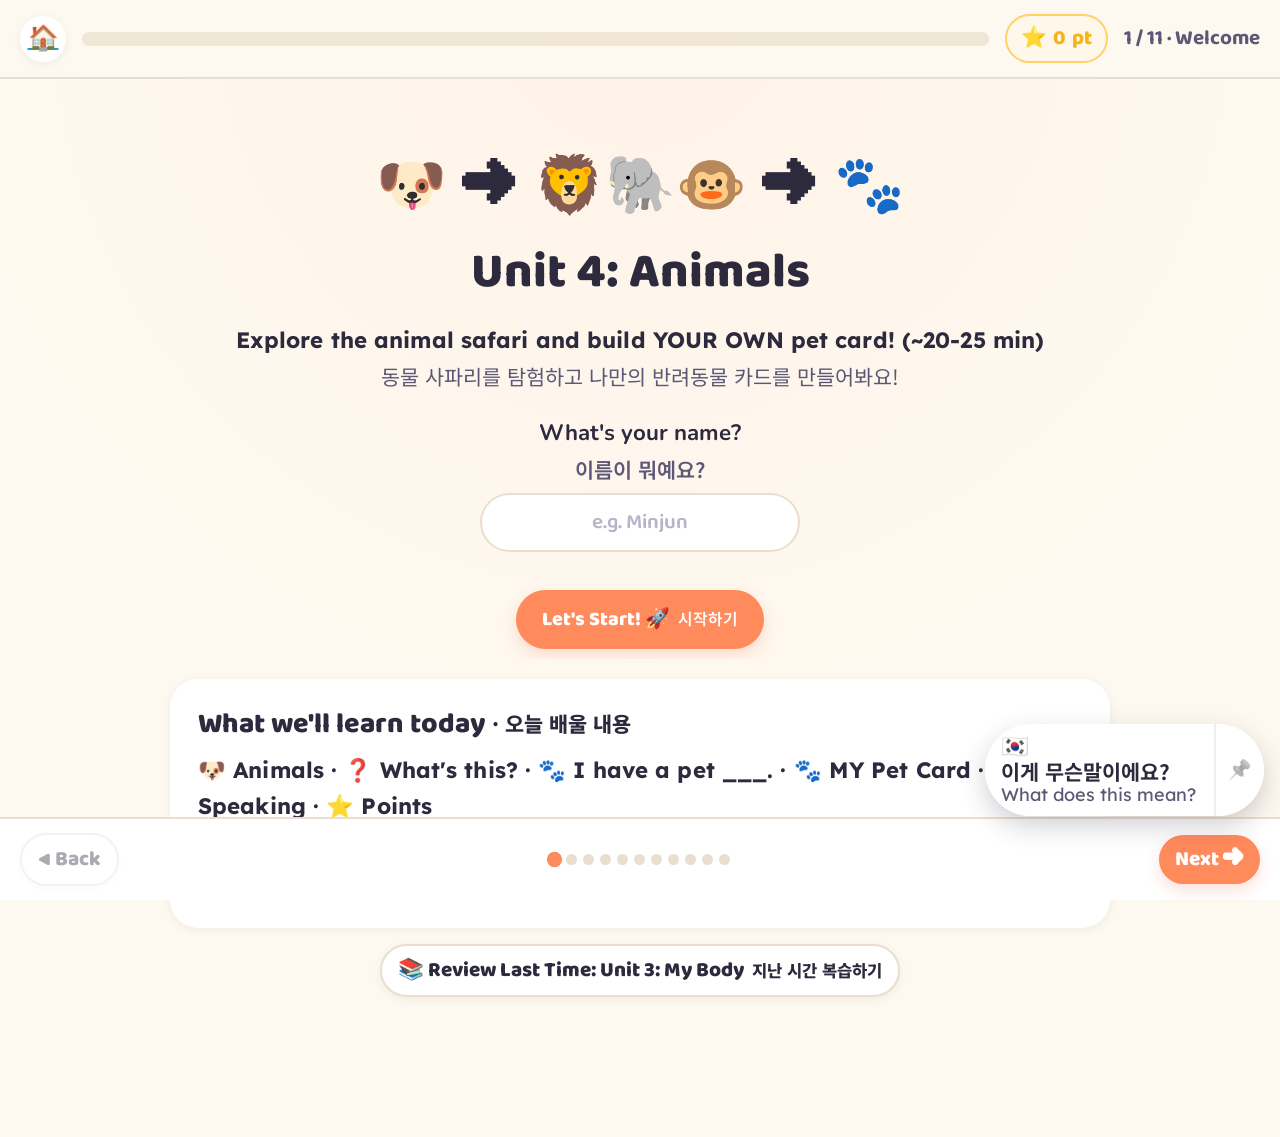
==== commit b04d27be: "Keep card text inside its card, and make Korean something you ask for Two fixes to what students act" ====
--- a/units/animals/index.html
+++ b/units/animals/index.html
@@ -1,5 +1,5 @@
 <!doctype html>
-<html lang="ko">
+<html lang="ko" data-kr="off">
 <head>
 <meta charset="UTF-8" />
 <meta name="viewport" content="width=device-width, initial-scale=1.0" />
@@ -34,6 +34,7 @@
 <script src="../../assets/js/lesson-engine.js"></script>
 <script src="../../assets/js/unit-builder.js"></script>
 <script src="data.js"></script>
+<script src="../../assets/js/korean-toggle.js"></script>
 <script src="../../assets/js/tap-feedback.js"></script>
 </body>
 </html>
--- a/assets/css/main.css
+++ b/assets/css/main.css
@@ -516,20 +516,33 @@
   margin-bottom: 10px;
 }
 
+/* Both faces live in the SAME grid cell rather than being absolutely
+   positioned. Absolute faces contribute no height, so the card had to
+   carry a fixed one — and the moment a Korean sentence wrapped to a
+   second line the text spilled straight out through the rounded corner.
+   Stacked in one cell, the TALLER face sets the height and the card
+   always grows to fit whatever is inside it. */
 .flashcard {
   perspective: 1000px;
-  height: 190px;
   cursor: pointer;
+  /* a one-cell grid so the inner stretches to the row height — without
+     this, each card in a row drew its own box at its own content height
+     and the row looked ragged */
+  display: grid;
+  min-height: 200px;
 }
 .flashcard-inner {
+  grid-area: 1 / 1;
   position: relative;
-  width: 100%; height: 100%;
+  display: grid;
+  width: 100%;
   transition: transform 0.5s cubic-bezier(.2,.8,.2,1);
   transform-style: preserve-3d;
 }
 .flashcard.flipped .flashcard-inner { transform: rotateY(180deg); }
 .flash-face {
-  position: absolute; inset: 0;
+  grid-area: 1 / 1;
+  min-width: 0;
   border-radius: var(--radius-md);
   display: flex;
   flex-direction: column;
@@ -537,8 +550,11 @@
   justify-content: center;
   backface-visibility: hidden;
   box-shadow: var(--shadow-soft);
-  padding: 12px;
+  padding: 14px 12px;
   text-align: center;
+  /* long words and Korean phrases wrap instead of pushing the card open */
+  overflow-wrap: anywhere;
+  word-break: keep-all;
 }
 .flash-front { background: #fff; border: 3px solid var(--color-border); }
 .flash-front .emoji { font-size: 3rem; margin-bottom: 6px; }
@@ -1093,6 +1109,9 @@
   gap: 8px;
   margin-top: 20px;
 }
+/* a grid item's default min-width is auto, so a long category name
+   refuses to shrink and pushes the whole board wider than the page */
+.jp-grid > * { min-width: 0; }
 .jp-cat {
   background: var(--color-primary);
   color: #fff;
@@ -1103,6 +1122,15 @@
 }
 .jp-cat-en { font-family: var(--font-display); font-weight: 800; font-size: var(--fs-kr); }
 .jp-cat-kr { font-size: var(--fs-min); opacity: 0.9; margin-top: 2px; }
+/* Four columns on a phone leave about 80px per heading, and a single
+   long word like "Vocabulary" has nowhere to break — it ran straight
+   out of its tile. Let it hyphenate and step the type down. */
+.jp-cat-en, .jp-cat-kr { overflow-wrap: anywhere; hyphens: auto; }
+@media (max-width: 560px) {
+  .jp-cat { padding: 8px 4px; }
+  .jp-cat-en { font-size: var(--fs-min); }
+  .jp-cat-kr { font-size: 0.8rem; }
+}
 
 .jp-cell {
   aspect-ratio: 4 / 3;
@@ -1143,7 +1171,7 @@
   text-align: center;
   animation: fadeUp 0.3s ease;
 }
-.jp-modal .row { justify-content: center; }
+.jp-modal .row { justify-content: center; flex-wrap: wrap; }
 .jp-close {
   position: absolute;
   top: -12px;
@@ -1272,6 +1300,110 @@
 }
 
 /* ============================================================
+   KOREAN ON DEMAND
+   Paired with korean-toggle.js. Every Korean line that is a
+   TRANSLATION of the English being taught is listed here and is
+   hidden until the student asks for it. Instructions, headings and
+   button labels are deliberately NOT in this list — those are how
+   a child operates the page, not what they are learning.
+   ============================================================ */
+
+html[data-kr="off"] .word-kr,
+html[data-kr="off"] .example-kr,
+html[data-kr="off"] .pattern-kr,
+html[data-kr="off"] .example-row .kr,
+html[data-kr="off"] .qa-kr,
+html[data-kr="off"] .prompt-kr,
+html[data-kr="off"] .intro-sentence-kr,
+html[data-kr="off"] .checkin-btn .label,
+html[data-kr="off"] .chat-kr,
+html[data-kr="off"] .reply-kr,
+html[data-kr="off"] .said-line-kr,
+html[data-kr="off"] .scene-wrapup-kr,
+html[data-kr="off"] .jp-clue-kr,
+html[data-kr="off"] .jp-answer-kr,
+html[data-kr="off"] .kr-gloss {
+  display: none;
+}
+
+/* Revealed Korean fades in rather than snapping, so the card
+   growing by a line doesn't feel like a glitch. */
+html[data-kr="on"] .word-kr,
+html[data-kr="on"] .example-kr,
+html[data-kr="on"] .chat-kr,
+html[data-kr="on"] .reply-kr,
+html[data-kr="on"] .qa-kr,
+html[data-kr="on"] .prompt-kr,
+html[data-kr="on"] .kr-gloss {
+  animation: krFade 0.28s ease;
+}
+@keyframes krFade {
+  from { opacity: 0; transform: translateY(-3px); }
+  to   { opacity: 1; transform: none; }
+}
+
+.kr-reveal {
+  position: fixed;
+  right: 16px;
+  bottom: 16px;
+  z-index: 220;
+  display: flex;
+  align-items: stretch;
+  gap: 2px;
+  border-radius: 999px;
+  background: #fff;
+  box-shadow: 0 10px 26px rgba(45, 42, 61, 0.22);
+  overflow: hidden;
+}
+.kr-reveal[hidden] { display: none; }
+/* lesson pages keep a fixed nav bar glued to the bottom edge */
+.kr-reveal.above-nav { bottom: 84px; }
+
+.kr-reveal-btn,
+.kr-pin {
+  border: none;
+  background: #fff;
+  cursor: pointer;
+  font-family: var(--font-body);
+  color: var(--color-ink);
+  transition: background 0.15s ease, transform 0.12s ease;
+}
+.kr-reveal-btn {
+  display: flex;
+  flex-direction: column;
+  align-items: flex-start;
+  gap: 1px;
+  padding: 10px 16px;
+  line-height: 1.15;
+  text-align: left;
+}
+.kr-reveal-btn:hover { background: #fff4e2; }
+.kr-reveal-label {
+  font-family: var(--font-kr);
+  font-size: var(--fs-kr);
+  font-weight: 700;
+}
+.kr-reveal-en {
+  font-family: var(--font-read);
+  font-size: var(--fs-min);
+  color: var(--color-ink-soft);
+}
+.kr-pin {
+  padding: 0 12px;
+  font-size: 1rem;
+  border-left: 2px solid var(--color-border);
+  filter: grayscale(1);
+  opacity: 0.5;
+}
+.kr-pin.active { filter: none; opacity: 1; background: #fff4e2; }
+.kr-pin:hover { background: #fff4e2; }
+
+@media (max-width: 520px) {
+  .kr-reveal-en { display: none; }
+  .kr-reveal-btn { padding: 10px 14px; }
+}
+
+/* ============================================================
    TAP FEEDBACK
    Paired with tap-feedback.js. Every tappable thing squashes on
    press and throws a ripple from the touch point, so a young
@@ -1301,7 +1433,11 @@
   to   { transform: translate(-50%, -50%) scale(1.9);  opacity: 0; }
 }
 
-/* the squash. Kept small so it reads as tactile, not bouncy. */
+/* The squash. Kept small so it reads as tactile, not bouncy.
+   HTML elements only — never SVG. Setting any CSS transform on an SVG
+   node overrides its transform="translate(...)" attribute, which would
+   fling the element to the origin mid-press and swallow the click. SVG
+   targets use .is-tapped and are styled via their children instead. */
 .is-pressed {
   transform: scale(0.955) !important;
   transition: transform 0.09s ease-out !important;
@@ -1310,7 +1446,7 @@
    compose with it rather than replace it. */
 .unit-card.is-pressed { transform: translateY(-2px) scale(0.975) !important; }
 .flashcard.is-pressed { transform: scale(0.97) !important; }
-.wm-pin.is-pressed .wm-dot { transform: scale(1.32); }
+.wm-pin.is-tapped .wm-dot { transform: scale(1.32); }
 .jp-cell.is-pressed { transform: translateY(1px) scale(0.97) !important; }
 
 @media (prefers-reduced-motion: reduce) {
